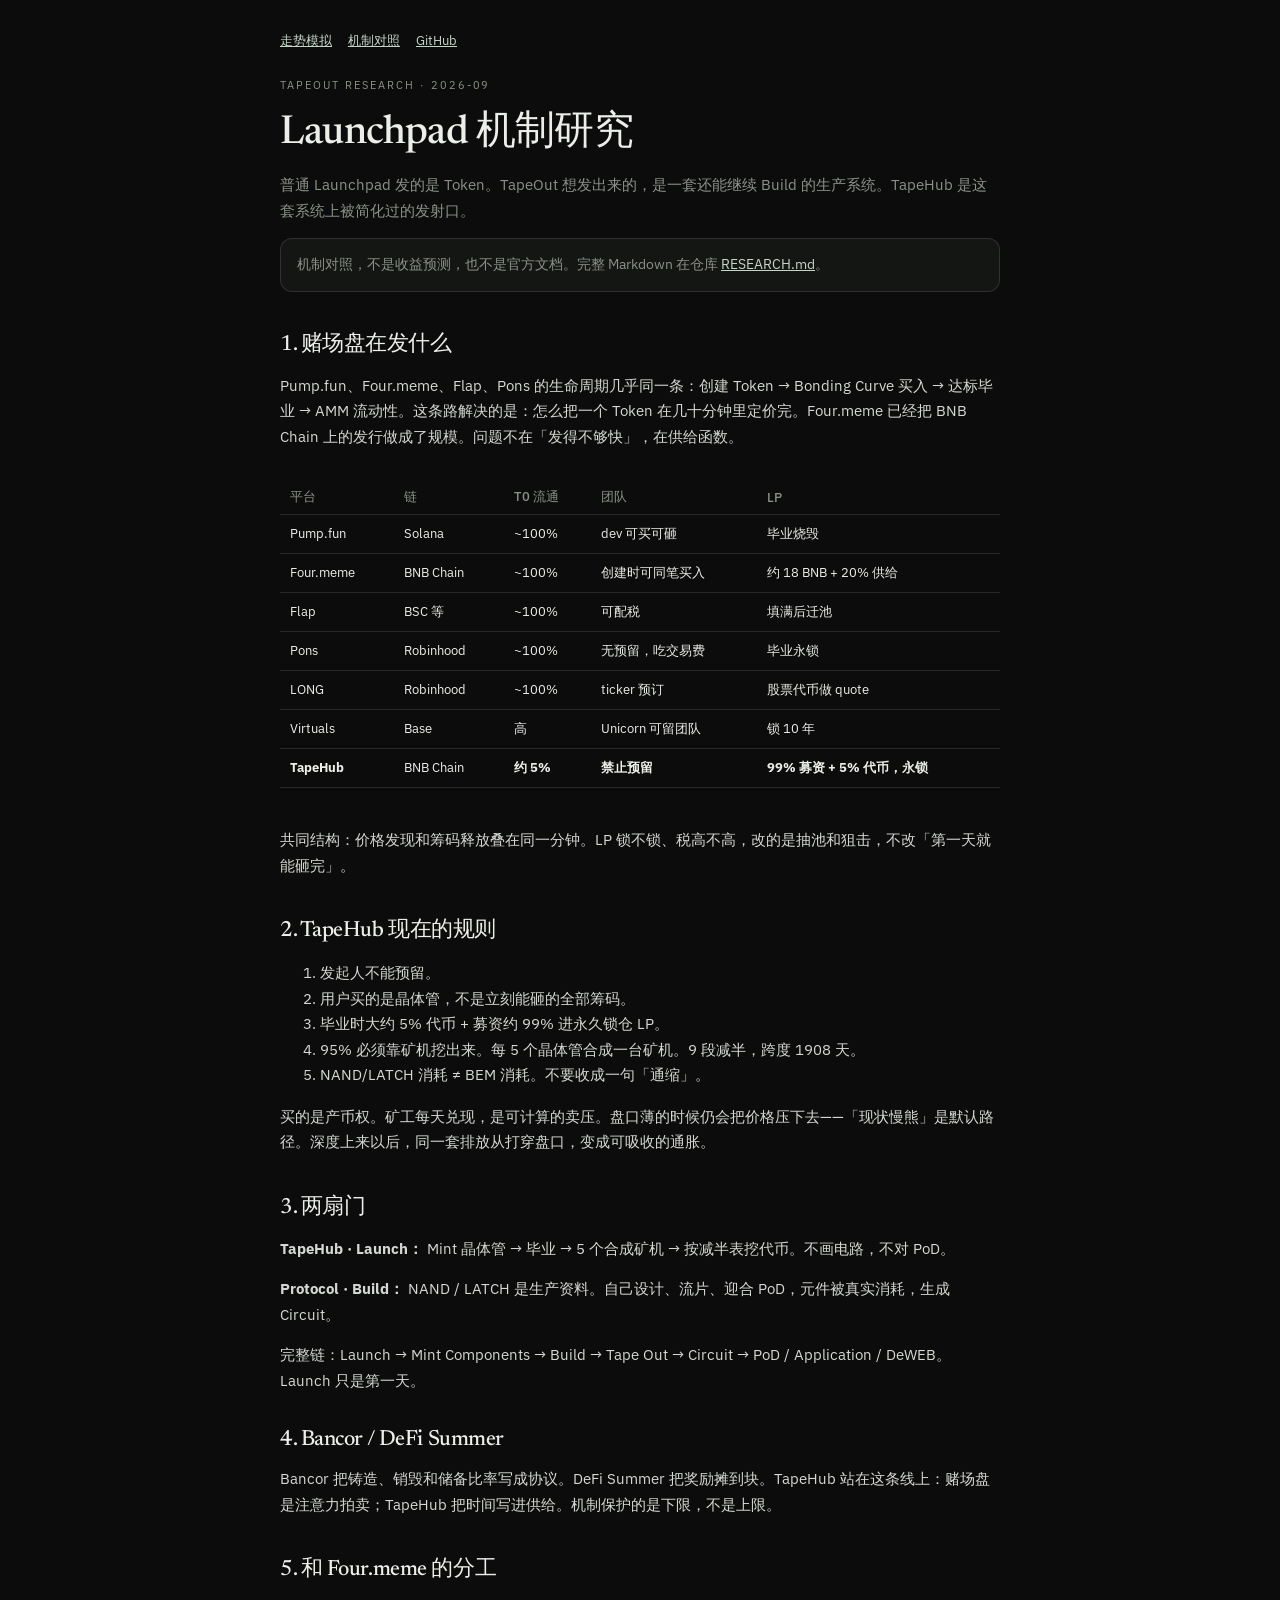
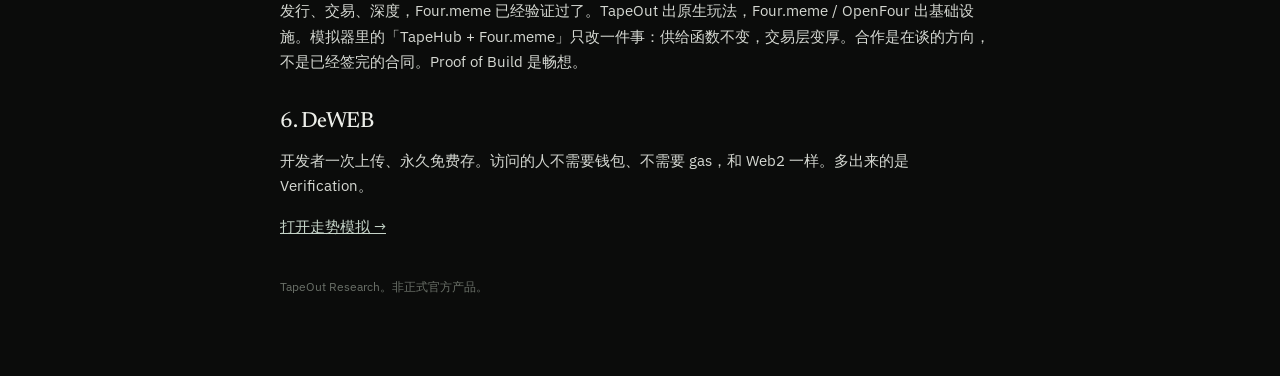
==== research.html @ 19668c2a "Launch Lab: TapeHub mechanism research and simulator" ====
<!DOCTYPE html>
<html lang="zh-CN">
<head>
  <meta charset="utf-8" />
  <meta name="viewport" content="width=device-width, initial-scale=1" />
  <title>TapeHub 机制研究 · TapeOut Research</title>
  <meta name="description" content="对照 Pump.fun、Four.meme、Flap、Pons、LONG、Virtuals 与 TapeHub 的发射机制。" />
  <link rel="preconnect" href="https://fonts.googleapis.com" />
  <link rel="preconnect" href="https://fonts.gstatic.com" crossorigin />
  <link href="https://fonts.googleapis.com/css2?family=IBM+Plex+Mono:wght@400;500&family=IBM+Plex+Sans:ital,wght@0,400;0,500;0,600;1,400&family=Newsreader:opsz,wght@6..72,500;6..72,600&display=swap" rel="stylesheet" />
  <style>
    :root { --bg:#0b0c0b; --surface:#141614; --fg:#eceee9; --muted:#8b9188; --subtle:#6a7068; --border:rgba(236,238,233,.12); --accent:#c5d4c8; }
    * { box-sizing: border-box; }
    html, body { margin: 0; background: var(--bg); color: var(--fg); font-family: "IBM Plex Sans", system-ui, sans-serif; }
    .wrap { max-width: 760px; margin: 0 auto; padding: 32px 20px 80px; }
    .kicker { font-size: 11px; letter-spacing: .18em; text-transform: uppercase; color: var(--muted); }
    h1, h2, h3 { font-family: Newsreader, Georgia, serif; font-weight: 500; letter-spacing: -.02em; }
    h1 { font-size: clamp(28px, 4vw, 40px); margin: 10px 0 12px; }
    h2 { font-size: 22px; margin: 36px 0 12px; }
    h3 { font-size: 18px; margin: 22px 0 8px; }
    p, li { line-height: 1.7; color: #d5d8d2; font-size: 15px; }
    a { color: var(--accent); }
    .lede { color: var(--muted); }
    table { width: 100%; border-collapse: collapse; font-size: 13px; margin: 16px 0 24px; }
    th { text-align: left; color: var(--muted); font-weight: 500; padding: 8px 10px; border-bottom: 1px solid var(--border); }
    td { padding: 10px; border-bottom: 1px solid var(--border); vertical-align: top; }
    code { font-family: "IBM Plex Mono", monospace; font-size: 13px; }
    nav { display: flex; gap: 16px; margin-bottom: 28px; font-size: 13px; }
    .note { background: var(--surface); border: 1px solid var(--border); border-radius: 12px; padding: 14px 16px; color: var(--muted); font-size: 14px; }
    footer { margin-top: 40px; color: var(--subtle); font-size: 12px; }
    ul { padding-left: 1.2em; }
  </style>
</head>
<body>
  <div class="wrap">
    <nav>
      <a href="./">走势模拟</a>
      <a href="./#mech">机制对照</a>
      <a href="https://github.com/BruceLanLan/tapeout-launch-lab">GitHub</a>
    </nav>
    <div class="kicker">TapeOut Research · 2026-09</div>
    <h1>Launchpad 机制研究</h1>
    <p class="lede">普通 Launchpad 发的是 Token。TapeOut 想发出来的，是一套还能继续 Build 的生产系统。TapeHub 是这套系统上被简化过的发射口。</p>
    <p class="note">机制对照，不是收益预测，也不是官方文档。完整 Markdown 在仓库 <a href="https://github.com/BruceLanLan/tapeout-launch-lab/blob/main/RESEARCH.md">RESEARCH.md</a>。</p>

    <h2>1. 赌场盘在发什么</h2>
    <p>Pump.fun、Four.meme、Flap、Pons 的生命周期几乎同一条：创建 Token → Bonding Curve 买入 → 达标毕业 → AMM 流动性。这条路解决的是：怎么把一个 Token 在几十分钟里定价完。Four.meme 已经把 BNB Chain 上的发行做成了规模。问题不在「发得不够快」，在供给函数。</p>
    <div style="overflow-x:auto">
    <table>
      <thead><tr><th>平台</th><th>链</th><th>T0 流通</th><th>团队</th><th>LP</th></tr></thead>
      <tbody>
        <tr><td>Pump.fun</td><td>Solana</td><td>~100%</td><td>dev 可买可砸</td><td>毕业烧毁</td></tr>
        <tr><td>Four.meme</td><td>BNB Chain</td><td>~100%</td><td>创建时可同笔买入</td><td>约 18 BNB + 20% 供给</td></tr>
        <tr><td>Flap</td><td>BSC 等</td><td>~100%</td><td>可配税</td><td>填满后迁池</td></tr>
        <tr><td>Pons</td><td>Robinhood</td><td>~100%</td><td>无预留，吃交易费</td><td>毕业永锁</td></tr>
        <tr><td>LONG</td><td>Robinhood</td><td>~100%</td><td>ticker 预订</td><td>股票代币做 quote</td></tr>
        <tr><td>Virtuals</td><td>Base</td><td>高</td><td>Unicorn 可留团队</td><td>锁 10 年</td></tr>
        <tr><td><b>TapeHub</b></td><td>BNB Chain</td><td><b>约 5%</b></td><td><b>禁止预留</b></td><td><b>99% 募资 + 5% 代币，永锁</b></td></tr>
      </tbody>
    </table>
    </div>
    <p>共同结构：价格发现和筹码释放叠在同一分钟。LP 锁不锁、税高不高，改的是抽池和狙击，不改「第一天就能砸完」。</p>

    <h2>2. TapeHub 现在的规则</h2>
    <ol>
      <li>发起人不能预留。</li>
      <li>用户买的是晶体管，不是立刻能砸的全部筹码。</li>
      <li>毕业时大约 5% 代币 + 募资约 99% 进永久锁仓 LP。</li>
      <li>95% 必须靠矿机挖出来。每 5 个晶体管合成一台矿机。9 段减半，跨度 1908 天。</li>
      <li>NAND/LATCH 消耗 ≠ BEM 消耗。不要收成一句「通缩」。</li>
    </ol>
    <p>买的是产币权。矿工每天兑现，是可计算的卖压。盘口薄的时候仍会把价格压下去——「现状慢熊」是默认路径。深度上来以后，同一套排放从打穿盘口，变成可吸收的通胀。</p>

    <h2>3. 两扇门</h2>
    <p><b>TapeHub · Launch：</b> Mint 晶体管 → 毕业 → 5 个合成矿机 → 按减半表挖代币。不画电路，不对 PoD。</p>
    <p><b>Protocol · Build：</b> NAND / LATCH 是生产资料。自己设计、流片、迎合 PoD，元件被真实消耗，生成 Circuit。</p>
    <p>完整链：Launch → Mint Components → Build → Tape Out → Circuit → PoD / Application / DeWEB。Launch 只是第一天。</p>

    <h2>4. Bancor / DeFi Summer</h2>
    <p>Bancor 把铸造、销毁和储备比率写成协议。DeFi Summer 把奖励摊到块。TapeHub 站在这条线上：赌场盘是注意力拍卖；TapeHub 把时间写进供给。机制保护的是下限，不是上限。</p>

    <h2>5. 和 Four.meme 的分工</h2>
    <p>发行、交易、深度，Four.meme 已经验证过了。TapeOut 出原生玩法，Four.meme / OpenFour 出基础设施。模拟器里的「TapeHub + Four.meme」只改一件事：供给函数不变，交易层变厚。合作是在谈的方向，不是已经签完的合同。Proof of Build 是畅想。</p>

    <h2>6. DeWEB</h2>
    <p>开发者一次上传、永久免费存。访问的人不需要钱包、不需要 gas，和 Web2 一样。多出来的是 Verification。</p>

    <p><a href="./">打开走势模拟 →</a></p>
    <footer>TapeOut Research。非正式官方产品。</footer>
  </div>
</body>
</html>
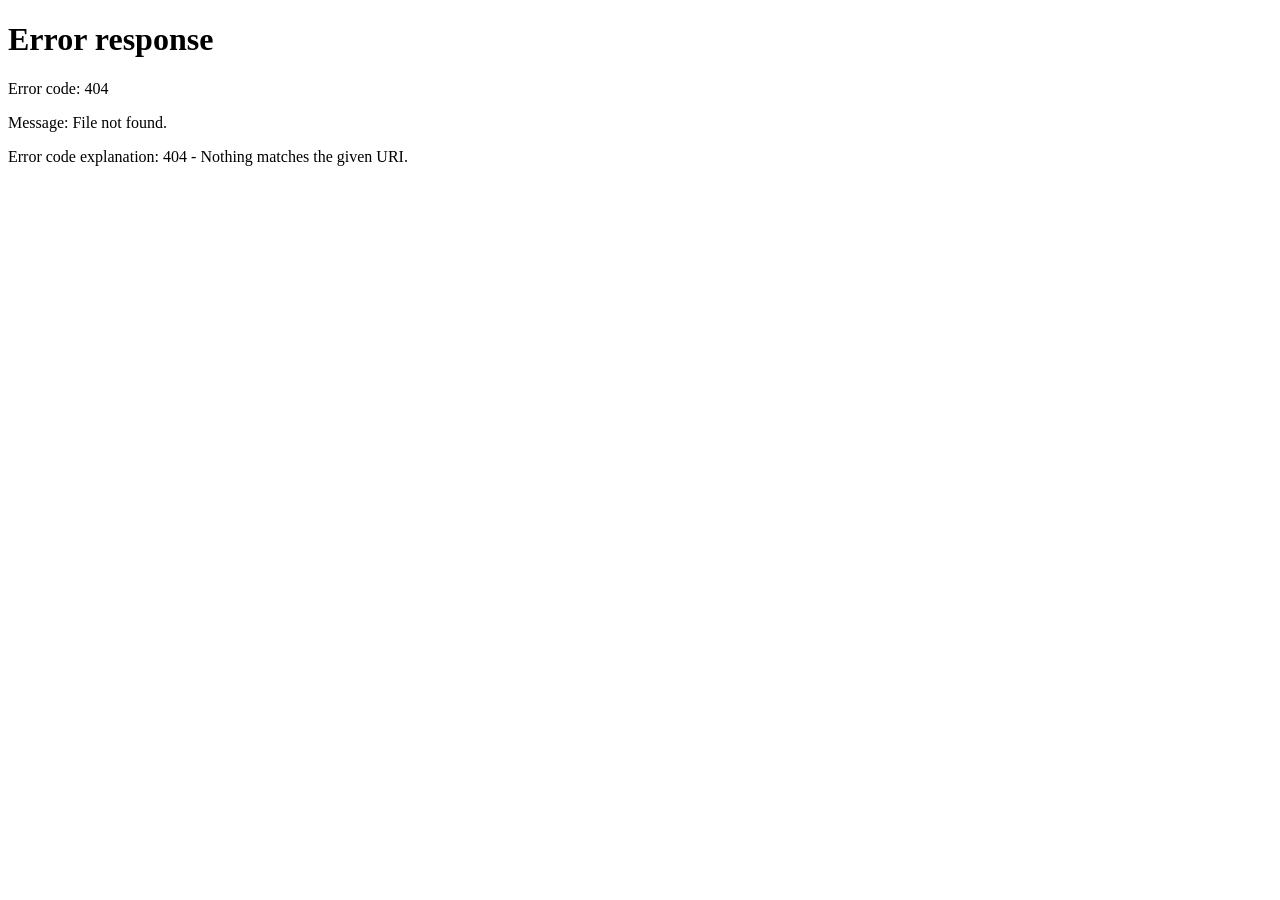
==== commit c0118108: "Update site 2026-11-17" ====
--- a/research.html
+++ b/research.html
@@ -1,92 +1,7 @@
-<!DOCTYPE html>
-<html lang="zh-CN">
-<head>
-  <meta charset="utf-8" />
-  <meta name="viewport" content="width=device-width, initial-scale=1" />
-  <title>TapeHub 机制研究 · TapeOut Research</title>
-  <meta name="description" content="对照 Pump.fun、Four.meme、Flap、Pons、LONG、Virtuals 与 TapeHub 的发射机制。" />
-  <link rel="preconnect" href="https://fonts.googleapis.com" />
-  <link rel="preconnect" href="https://fonts.gstatic.com" crossorigin />
-  <link href="https://fonts.googleapis.com/css2?family=IBM+Plex+Mono:wght@400;500&family=IBM+Plex+Sans:ital,wght@0,400;0,500;0,600;1,400&family=Newsreader:opsz,wght@6..72,500;6..72,600&display=swap" rel="stylesheet" />
-  <style>
-    :root { --bg:#0b0c0b; --surface:#141614; --fg:#eceee9; --muted:#8b9188; --subtle:#6a7068; --border:rgba(236,238,233,.12); --accent:#c5d4c8; }
-    * { box-sizing: border-box; }
-    html, body { margin: 0; background: var(--bg); color: var(--fg); font-family: "IBM Plex Sans", system-ui, sans-serif; }
-    .wrap { max-width: 760px; margin: 0 auto; padding: 32px 20px 80px; }
-    .kicker { font-size: 11px; letter-spacing: .18em; text-transform: uppercase; color: var(--muted); }
-    h1, h2, h3 { font-family: Newsreader, Georgia, serif; font-weight: 500; letter-spacing: -.02em; }
-    h1 { font-size: clamp(28px, 4vw, 40px); margin: 10px 0 12px; }
-    h2 { font-size: 22px; margin: 36px 0 12px; }
-    h3 { font-size: 18px; margin: 22px 0 8px; }
-    p, li { line-height: 1.7; color: #d5d8d2; font-size: 15px; }
-    a { color: var(--accent); }
-    .lede { color: var(--muted); }
-    table { width: 100%; border-collapse: collapse; font-size: 13px; margin: 16px 0 24px; }
-    th { text-align: left; color: var(--muted); font-weight: 500; padding: 8px 10px; border-bottom: 1px solid var(--border); }
-    td { padding: 10px; border-bottom: 1px solid var(--border); vertical-align: top; }
-    code { font-family: "IBM Plex Mono", monospace; font-size: 13px; }
-    nav { display: flex; gap: 16px; margin-bottom: 28px; font-size: 13px; }
-    .note { background: var(--surface); border: 1px solid var(--border); border-radius: 12px; padding: 14px 16px; color: var(--muted); font-size: 14px; }
-    footer { margin-top: 40px; color: var(--subtle); font-size: 12px; }
-    ul { padding-left: 1.2em; }
-  </style>
-</head>
-<body>
-  <div class="wrap">
-    <nav>
-      <a href="./">走势模拟</a>
-      <a href="./#mech">机制对照</a>
-      <a href="https://github.com/BruceLanLan/tapeout-launch-lab">GitHub</a>
-    </nav>
-    <div class="kicker">TapeOut Research · 2026-09</div>
-    <h1>Launchpad 机制研究</h1>
-    <p class="lede">普通 Launchpad 发的是 Token。TapeOut 想发出来的，是一套还能继续 Build 的生产系统。TapeHub 是这套系统上被简化过的发射口。</p>
-    <p class="note">机制对照，不是收益预测，也不是官方文档。完整 Markdown 在仓库 <a href="https://github.com/BruceLanLan/tapeout-launch-lab/blob/main/RESEARCH.md">RESEARCH.md</a>。</p>
-
-    <h2>1. 赌场盘在发什么</h2>
-    <p>Pump.fun、Four.meme、Flap、Pons 的生命周期几乎同一条：创建 Token → Bonding Curve 买入 → 达标毕业 → AMM 流动性。这条路解决的是：怎么把一个 Token 在几十分钟里定价完。Four.meme 已经把 BNB Chain 上的发行做成了规模。问题不在「发得不够快」，在供给函数。</p>
-    <div style="overflow-x:auto">
-    <table>
-      <thead><tr><th>平台</th><th>链</th><th>T0 流通</th><th>团队</th><th>LP</th></tr></thead>
-      <tbody>
-        <tr><td>Pump.fun</td><td>Solana</td><td>~100%</td><td>dev 可买可砸</td><td>毕业烧毁</td></tr>
-        <tr><td>Four.meme</td><td>BNB Chain</td><td>~100%</td><td>创建时可同笔买入</td><td>约 18 BNB + 20% 供给</td></tr>
-        <tr><td>Flap</td><td>BSC 等</td><td>~100%</td><td>可配税</td><td>填满后迁池</td></tr>
-        <tr><td>Pons</td><td>Robinhood</td><td>~100%</td><td>无预留，吃交易费</td><td>毕业永锁</td></tr>
-        <tr><td>LONG</td><td>Robinhood</td><td>~100%</td><td>ticker 预订</td><td>股票代币做 quote</td></tr>
-        <tr><td>Virtuals</td><td>Base</td><td>高</td><td>Unicorn 可留团队</td><td>锁 10 年</td></tr>
-        <tr><td><b>TapeHub</b></td><td>BNB Chain</td><td><b>约 5%</b></td><td><b>禁止预留</b></td><td><b>99% 募资 + 5% 代币，永锁</b></td></tr>
-      </tbody>
-    </table>
-    </div>
-    <p>共同结构：价格发现和筹码释放叠在同一分钟。LP 锁不锁、税高不高，改的是抽池和狙击，不改「第一天就能砸完」。</p>
-
-    <h2>2. TapeHub 现在的规则</h2>
-    <ol>
-      <li>发起人不能预留。</li>
-      <li>用户买的是晶体管，不是立刻能砸的全部筹码。</li>
-      <li>毕业时大约 5% 代币 + 募资约 99% 进永久锁仓 LP。</li>
-      <li>95% 必须靠矿机挖出来。每 5 个晶体管合成一台矿机。9 段减半，跨度 1908 天。</li>
-      <li>NAND/LATCH 消耗 ≠ BEM 消耗。不要收成一句「通缩」。</li>
-    </ol>
-    <p>买的是产币权。矿工每天兑现，是可计算的卖压。盘口薄的时候仍会把价格压下去——「现状慢熊」是默认路径。深度上来以后，同一套排放从打穿盘口，变成可吸收的通胀。</p>
-
-    <h2>3. 两扇门</h2>
-    <p><b>TapeHub · Launch：</b> Mint 晶体管 → 毕业 → 5 个合成矿机 → 按减半表挖代币。不画电路，不对 PoD。</p>
-    <p><b>Protocol · Build：</b> NAND / LATCH 是生产资料。自己设计、流片、迎合 PoD，元件被真实消耗，生成 Circuit。</p>
-    <p>完整链：Launch → Mint Components → Build → Tape Out → Circuit → PoD / Application / DeWEB。Launch 只是第一天。</p>
-
-    <h2>4. Bancor / DeFi Summer</h2>
-    <p>Bancor 把铸造、销毁和储备比率写成协议。DeFi Summer 把奖励摊到块。TapeHub 站在这条线上：赌场盘是注意力拍卖；TapeHub 把时间写进供给。机制保护的是下限，不是上限。</p>
-
-    <h2>5. 和 Four.meme 的分工</h2>
-    <p>发行、交易、深度，Four.meme 已经验证过了。TapeOut 出原生玩法，Four.meme / OpenFour 出基础设施。模拟器里的「TapeHub + Four.meme」只改一件事：供给函数不变，交易层变厚。合作是在谈的方向，不是已经签完的合同。Proof of Build 是畅想。</p>
-
-    <h2>6. DeWEB</h2>
-    <p>开发者一次上传、永久免费存。访问的人不需要钱包、不需要 gas，和 Web2 一样。多出来的是 Verification。</p>
-
-    <p><a href="./">打开走势模拟 →</a></p>
-    <footer>TapeOut Research。非正式官方产品。</footer>
-  </div>
-</body>
-</html>
+<!doctype html>
+<html lang="zh-CN"><head><meta charset="utf-8"><meta name="viewport" content="width=device-width, initial-scale=1">
+<title>Launch Lab 已搬家</title>
+<meta http-equiv="refresh" content="0; url=/tapeout-launch-lab/research.html">
+<link rel="canonical" href="/tapeout-launch-lab/research.html">
+<style>body{margin:0;min-height:100vh;display:grid;place-items:center;background:#0b0f0d;color:#e6efe9;font:15px/1.6 system-ui,sans-serif}a{color:#58f0a8}</style>
+</head><body><p>Launch Lab 研究已搬到 <a href="/tapeout-launch-lab/research.html">/tapeout-launch-lab/research.html</a></p></body></html>
